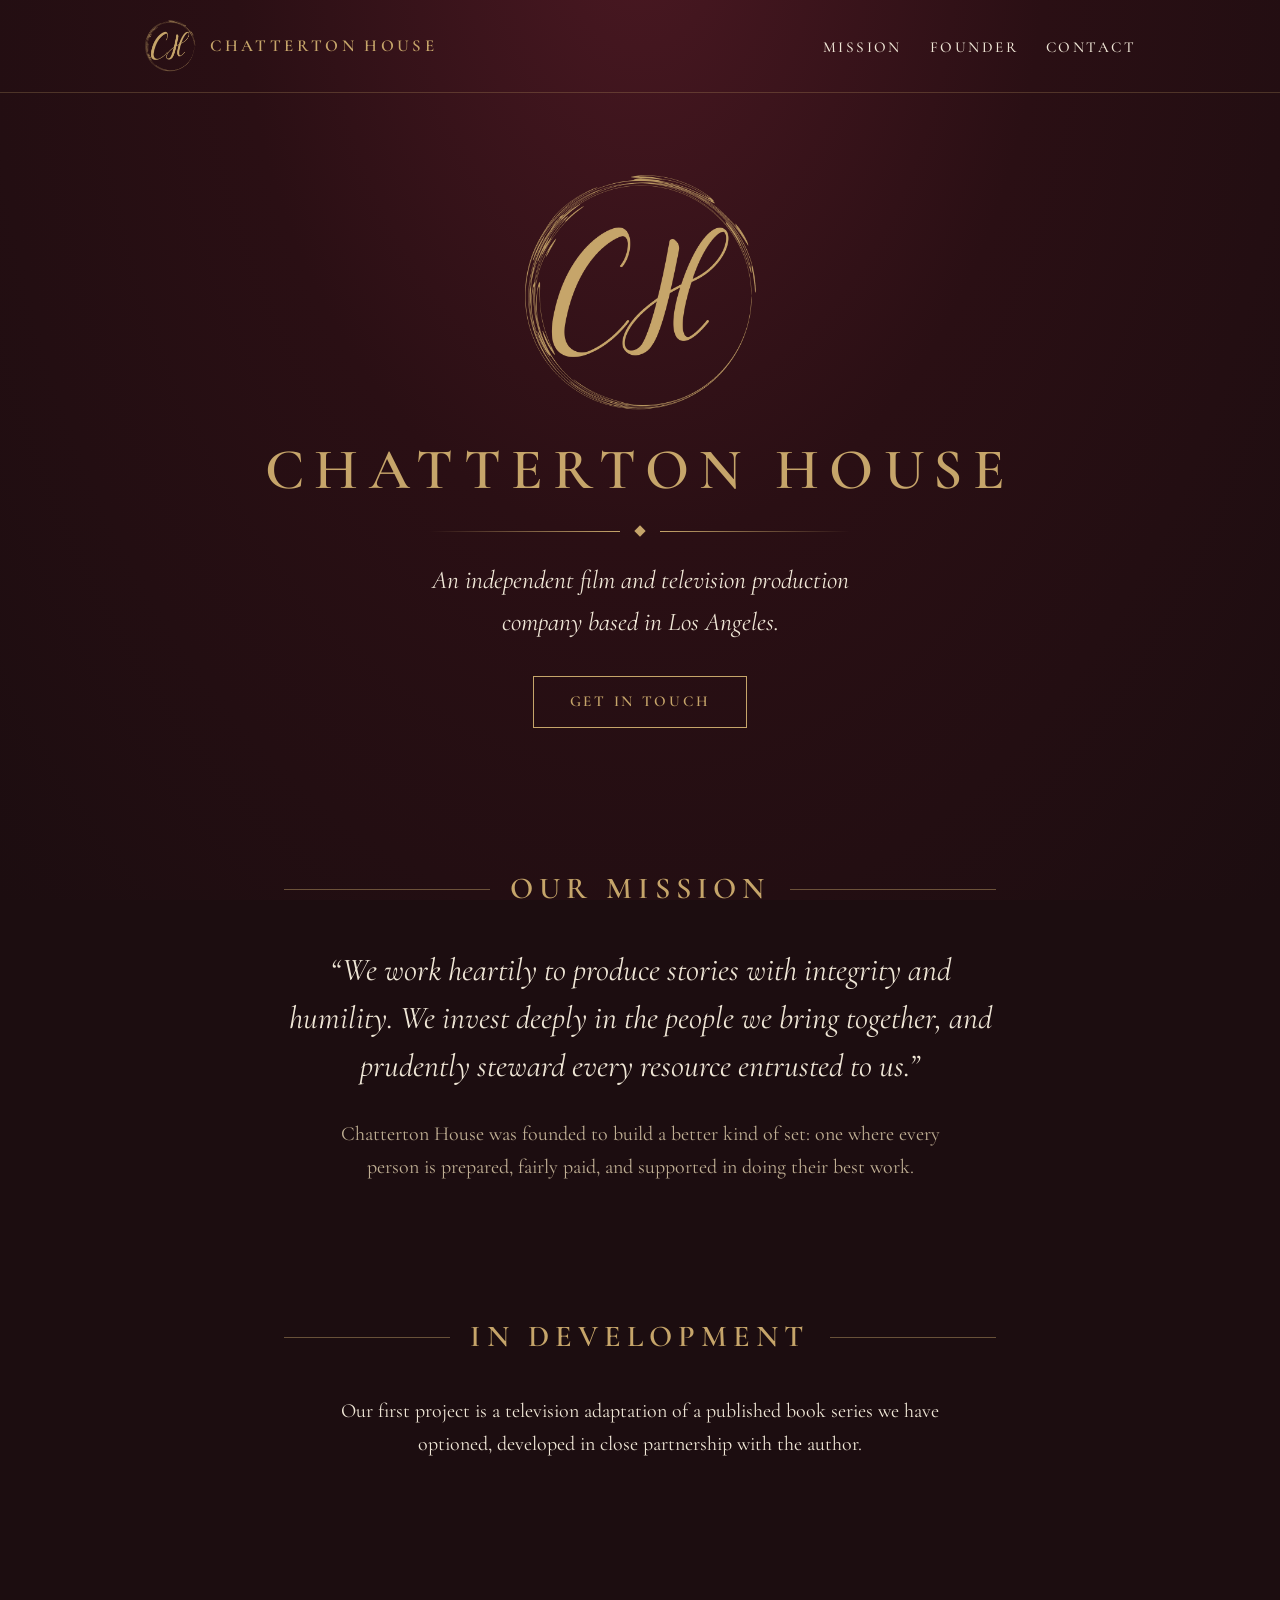
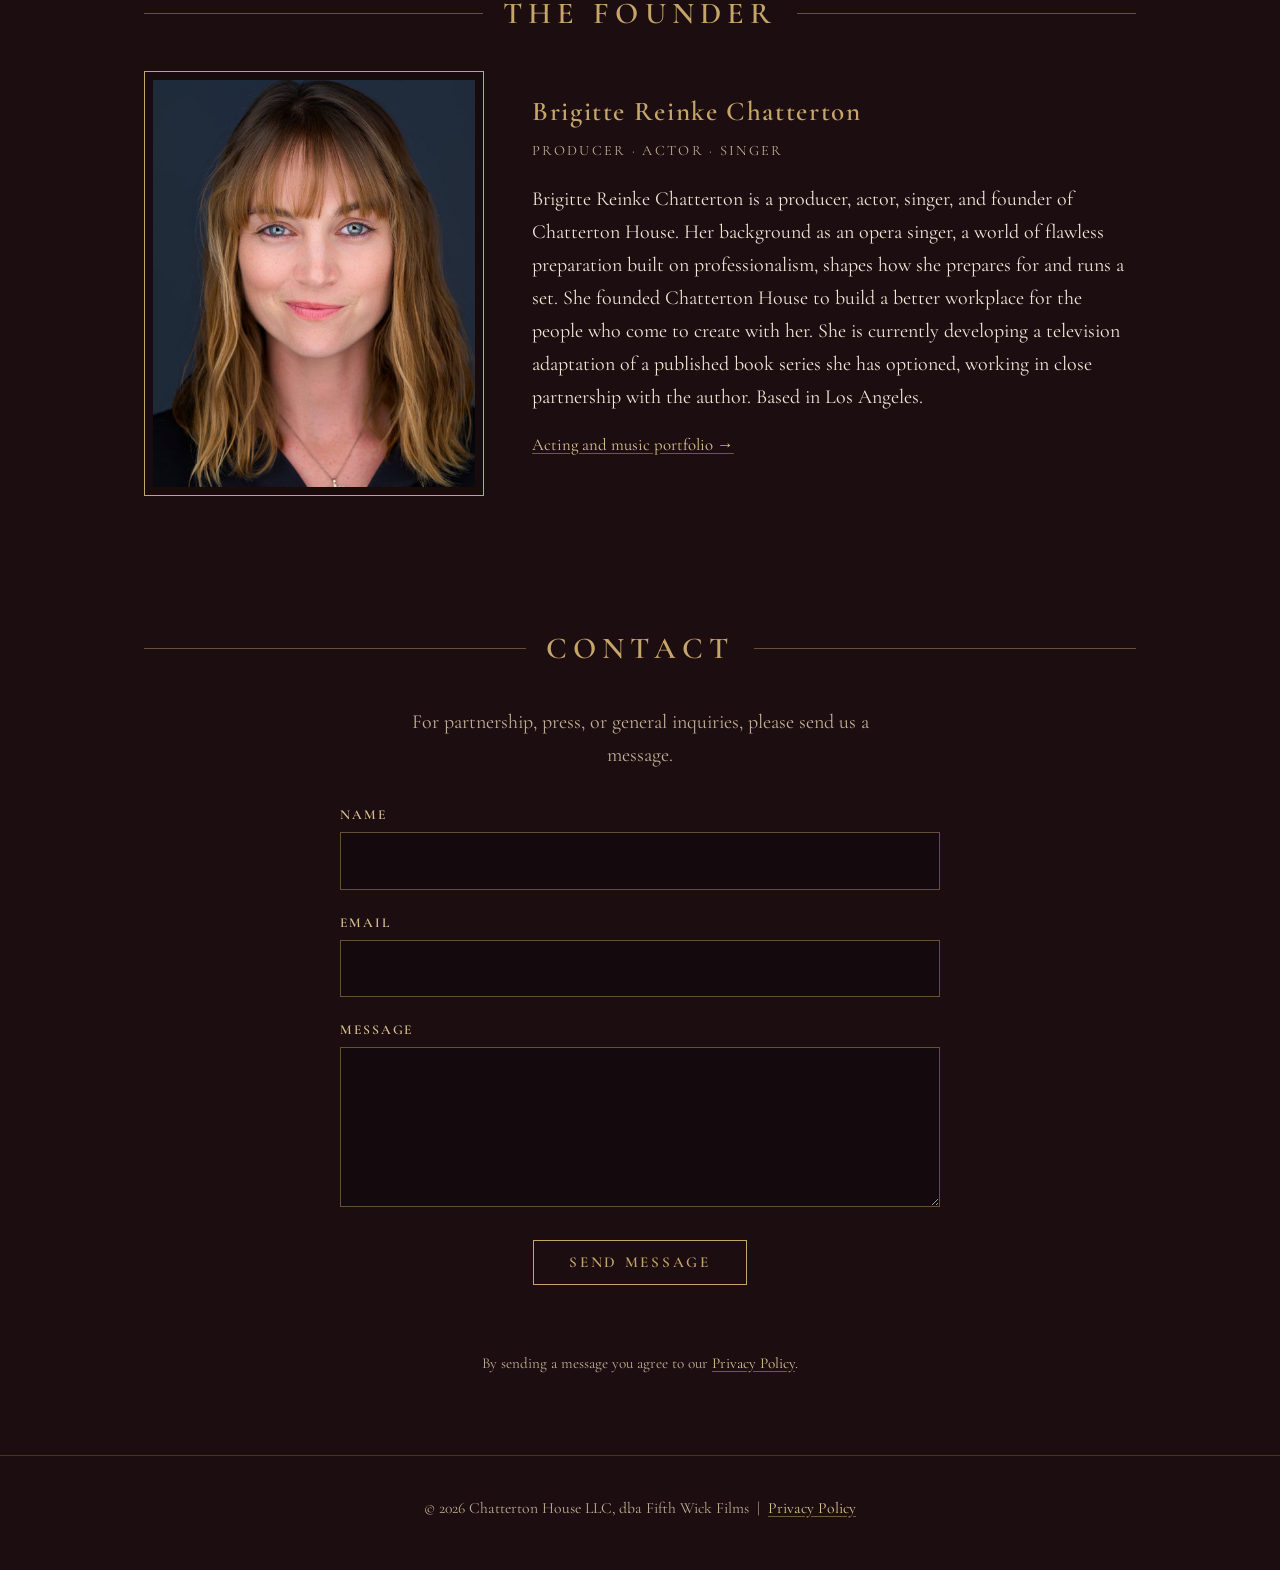
==== index.html @ cea9be98 "Add files via upload" ====
<!DOCTYPE html>
<html lang="en">
<head>
<meta charset="utf-8">
<meta name="viewport" content="width=device-width, initial-scale=1">
<title>Chatterton House | Film and Television Production, Los Angeles</title>
<meta name="description" content="Chatterton House is an independent film and television production company based in Los Angeles, developing prestige, character-driven drama from strong literary source material.">
<meta name="theme-color" content="#2a0f14">
<link rel="canonical" href="https://www.thechattertonhouse.com/">
<link rel="icon" type="image/png" sizes="48x48" href="favicon-48.png">
<link rel="icon" type="image/png" sizes="256x256" href="favicon.png">
<link rel="apple-touch-icon" href="apple-touch-icon.png">
<link rel="preload" href="fonts/cormorant-garamond-latin-600-normal.woff2" as="font" type="font/woff2" crossorigin>
<meta property="og:type" content="website">
<meta property="og:title" content="Chatterton House">
<meta property="og:description" content="An independent film and television production company based in Los Angeles.">
<meta property="og:url" content="https://www.thechattertonhouse.com/">
<meta property="og:image" content="https://www.thechattertonhouse.com/og-image.png">
<meta name="twitter:card" content="summary_large_image">
<link rel="stylesheet" href="style.css">
</head>
<body>

<header class="site-header">
  <div class="wrap">
    <a class="brand" href="#top" aria-label="Chatterton House, home">
      <img src="logo-gold.png" alt="" width="52" height="52">
      <span>Chatterton House</span>
    </a>
    <nav aria-label="Main">
      <ul>
        <li><a href="#mission">Mission</a></li>
        <li><a href="#founder">Founder</a></li>
        <li><a href="#contact">Contact</a></li>
      </ul>
    </nav>
  </div>
</header>

<main id="top">

  <div class="hero">
    <div class="wrap">
      <img class="mark" src="logo-gold.png" alt="Chatterton House monogram" width="240" height="240">
      <h1>Chatterton House</h1>
      <div class="divider" aria-hidden="true"><i></i></div>
      <p class="tagline">An independent film and television production company based in Los Angeles.</p>
      <a class="btn" href="#contact">Get in Touch</a>
    </div>
  </div>

  <section id="mission" class="mission">
    <div class="wrap narrow">
      <h2>Our Mission</h2>
      <blockquote>
        &ldquo;We work heartily to produce stories with integrity and humility. We invest deeply in the people we bring together, and prudently steward every resource entrusted to us.&rdquo;
      </blockquote>
      <p>Chatterton House was founded to build a better kind of set: one where every person is prepared, fairly paid, and supported in doing their best work.</p>
    </div>
  </section>

  <section id="development" class="dev">
    <div class="wrap narrow">
      <h2>In Development</h2>
      <p>Our first project is a television adaptation of a published book series we have optioned, developed in close partnership with the author.</p>
    </div>
  </section>

  <section id="founder">
    <div class="wrap">
      <h2>The Founder</h2>
      <div class="founder-grid">
        <div class="photo">
          <img id="headshot" src="headshot.jpg" alt="Brigitte Reinke Chatterton, founder of Chatterton House" onerror="this.onerror=null;this.src='logo-gold.png';this.classList.add('fallback');this.alt='Chatterton House monogram';">
        </div>
        <div class="founder-copy">
          <h3>Brigitte Reinke Chatterton</h3>
          <p class="role">Producer &middot; Actor &middot; Singer</p>
          <p>Brigitte Reinke Chatterton is a producer, actor, singer, and founder of Chatterton House. Her background as an opera singer, a world of flawless preparation built on professionalism, shapes how she prepares for and runs a set. She founded Chatterton House to build a better workplace for the people who come to create with her. She is currently developing a television adaptation of a published book series she has optioned, working in close partnership with the author. Based in Los Angeles.</p>
          <p class="more"><a href="https://bkreinke.wixsite.com/brigitte-rc" target="_blank" rel="noopener">Acting and music portfolio &rarr;</a></p>
        </div>
      </div>
    </div>
  </section>

  <section id="contact">
    <div class="wrap">
      <h2>Contact</h2>
      <p class="contact-intro">For partnership, press, or general inquiries, please send us a message.</p>
      <form id="contact-form" action="https://api.web3forms.com/submit" method="POST">
        <input type="hidden" name="access_key" value="22d6bbc4-542f-46f8-8fd3-f61dadf504d0">
        <div class="hp" aria-hidden="true"><label>Leave this field empty<input type="checkbox" name="botcheck" tabindex="-1" autocomplete="off"></label></div>
        <div class="field">
          <label for="name">Name</label>
          <input type="text" id="name" name="name" autocomplete="name" required>
        </div>
        <div class="field">
          <label for="email">Email</label>
          <input type="email" id="email" name="email" autocomplete="email" required>
        </div>
        <div class="field">
          <label for="message">Message</label>
          <textarea id="message" name="message" required></textarea>
        </div>
        <div class="form-actions">
          <button class="btn" type="submit">Send Message</button>
        </div>
        <div class="status" id="form-status" role="status" aria-live="polite"></div>
        <p class="fine">By sending a message you agree to our <a href="privacy.html">Privacy Policy</a>.</p>
      </form>
    </div>
  </section>

</main>

<footer class="site-footer">
  <div class="wrap">
    &copy; 2026 Chatterton House LLC, dba Fifth Wick Films &nbsp;|&nbsp; <a href="privacy.html">Privacy Policy</a>
  </div>
</footer>

<script src="script.js"></script>
</body>
</html>
---- style.css ----
@font-face{font-family:"Cormorant Garamond";font-style:normal;font-weight:400;font-display:swap;src:url("fonts/cormorant-garamond-latin-400-normal.woff2") format("woff2")}
@font-face{font-family:"Cormorant Garamond";font-style:normal;font-weight:500;font-display:swap;src:url("fonts/cormorant-garamond-latin-500-normal.woff2") format("woff2")}
@font-face{font-family:"Cormorant Garamond";font-style:normal;font-weight:600;font-display:swap;src:url("fonts/cormorant-garamond-latin-600-normal.woff2") format("woff2")}
@font-face{font-family:"Cormorant Garamond";font-style:italic;font-weight:400;font-display:swap;src:url("fonts/cormorant-garamond-latin-400-italic.woff2") format("woff2")}

:root{
  --bg-deep:#1c0d10;
  --burgundy:#4a1822;
  --burgundy-dark:#2a0f14;
  --brown:#3b2418;
  --gold:#c6a56a;
  --gold-soft:#dcc392;
  --cream:#efe6d6;
  --muted:#bfae93;
  --serif:"Cormorant Garamond",Garamond,"Times New Roman",serif;
}
*{box-sizing:border-box}
html{scroll-behavior:smooth;-webkit-text-size-adjust:100%}
body{
  margin:0;
  font-family:var(--serif);
  font-size:1.25rem;
  line-height:1.65;
  color:var(--cream);
  background:var(--bg-deep);
  background-image:radial-gradient(ellipse at 50% -10%,#4a1822 0%,#2a0f14 45%,#1c0d10 100%);
  background-attachment:fixed;
  min-height:100vh;
}
a{color:var(--gold-soft);text-decoration-color:rgba(198,165,106,.5);text-underline-offset:.2em}
a:hover{color:var(--gold)}
:focus-visible{outline:2px solid var(--gold);outline-offset:3px}
.wrap{max-width:1040px;margin:0 auto;padding:0 1.5rem}
.narrow{max-width:760px}

/* header */
.site-header{padding:1.25rem 0;border-bottom:1px solid rgba(198,165,106,.25)}
.site-header .wrap{display:flex;align-items:center;justify-content:space-between;gap:1rem;flex-wrap:wrap}
.brand{display:flex;align-items:center;gap:.9rem;text-decoration:none;color:var(--gold)}
.brand img{width:52px;height:52px;display:block}
.brand span{font-weight:600;letter-spacing:.2em;font-size:1.05rem;text-transform:uppercase}
nav ul{list-style:none;display:flex;gap:1.75rem;margin:0;padding:0}
nav a{text-decoration:none;text-transform:uppercase;letter-spacing:.16em;font-size:.95rem;font-weight:500;color:var(--cream)}
nav a:hover{color:var(--gold)}

/* hero */
.hero{text-align:center;padding:5rem 0 4.5rem}
.hero .mark{width:min(240px,55vw);height:auto;display:block;margin:0 auto 1.5rem}
.hero h1{margin:0;color:var(--gold);font-weight:600;font-size:clamp(2rem,6vw,3.6rem);letter-spacing:.18em;text-transform:uppercase;line-height:1.15}
.divider{display:flex;align-items:center;justify-content:center;gap:1rem;margin:1.5rem auto;max-width:420px;color:var(--gold)}
.divider::before,.divider::after{content:"";flex:1;height:1px;background:linear-gradient(90deg,transparent,var(--gold))}
.divider::after{background:linear-gradient(270deg,transparent,var(--gold))}
.divider i{width:8px;height:8px;background:var(--gold);transform:rotate(45deg);display:block}
.tagline{font-size:clamp(1.25rem,2.6vw,1.6rem);font-style:italic;color:var(--cream);margin:0 auto 2rem;max-width:42ch}
.btn{display:inline-block;padding:.8rem 2.2rem;border:1px solid var(--gold);color:var(--gold);text-decoration:none;text-transform:uppercase;letter-spacing:.18em;font-size:.95rem;font-weight:600;background:transparent;font-family:var(--serif);cursor:pointer;transition:background .2s,color .2s}
.btn:hover{background:var(--gold);color:var(--burgundy-dark)}

/* sections */
section{padding:4rem 0}
h2{display:flex;align-items:center;gap:1.25rem;margin:0 0 2rem;color:var(--gold);font-weight:600;font-size:clamp(1.4rem,3.2vw,1.9rem);letter-spacing:.2em;text-transform:uppercase}
h2::before,h2::after{content:"";flex:1;height:1px;background:rgba(198,165,106,.45)}
.mission blockquote{margin:0 0 1.75rem;padding:0;text-align:center;font-size:clamp(1.45rem,3.2vw,2rem);line-height:1.5;font-style:italic;color:var(--cream)}
.mission p,.dev p{text-align:center;color:var(--muted);margin:0 auto;max-width:60ch}
.dev p{color:var(--cream)}

/* founder */
.founder-grid{display:grid;grid-template-columns:minmax(220px,340px) 1fr;gap:3rem;align-items:center}
.photo{aspect-ratio:4/5;border:1px solid var(--gold);padding:8px;background:rgba(0,0,0,.15)}
.photo img{width:100%;height:100%;object-fit:cover;object-position:center top;display:block}
.photo img.fallback{object-fit:contain;padding:12%;background:var(--burgundy-dark)}
.founder-copy h3{margin:0 0 .25rem;color:var(--gold);font-weight:600;font-size:1.7rem;letter-spacing:.06em}
.founder-copy .role{margin:0 0 1.25rem;text-transform:uppercase;letter-spacing:.16em;font-size:.9rem;color:var(--muted)}
.founder-copy p{margin:0 0 1.1rem}
.founder-copy .more{font-size:1.05rem}

/* contact */
.contact-intro{text-align:center;color:var(--muted);margin:0 auto 2rem;max-width:52ch}
form{max-width:600px;margin:0 auto}
label{display:block;margin:0 0 .35rem;text-transform:uppercase;letter-spacing:.14em;font-size:.85rem;color:var(--gold-soft);font-weight:600}
.field{margin-bottom:1.35rem}
input[type=text],input[type=email],textarea{width:100%;padding:.8rem 1rem;font:inherit;font-size:1.15rem;color:var(--cream);background:rgba(0,0,0,.28);border:1px solid rgba(198,165,106,.45);border-radius:0}
input::placeholder,textarea::placeholder{color:rgba(191,174,147,.6)}
input:focus,textarea:focus{outline:none;border-color:var(--gold);box-shadow:0 0 0 1px var(--gold)}
textarea{min-height:160px;resize:vertical}
.hp{position:absolute;left:-9999px;width:1px;height:1px;overflow:hidden}
.form-actions{text-align:center;margin-top:.5rem}
.status{margin-top:1.25rem;text-align:center;font-size:1.15rem;min-height:1.6em}
.status.ok{color:var(--gold-soft)}
.status.err{color:#e8a2a2}
.fine{margin-top:1rem;text-align:center;font-size:.95rem;color:var(--muted)}

/* footer */
.site-footer{padding:2.5rem 0 3rem;border-top:1px solid rgba(198,165,106,.25);text-align:center;font-size:.98rem;color:var(--muted)}
.site-footer a{color:var(--gold-soft)}

/* privacy page */
.policy{padding:3rem 0 4rem}
.policy h1{color:var(--gold);font-weight:600;letter-spacing:.16em;text-transform:uppercase;font-size:clamp(1.6rem,4vw,2.4rem);margin:0 0 .5rem;text-align:center}
.policy .eff{text-align:center;color:var(--muted);margin:0 0 2.5rem}
.policy h2{display:block;font-size:1.25rem;letter-spacing:.12em;margin:2rem 0 .5rem}
.policy h2::before,.policy h2::after{display:none}
.policy p{margin:0 0 1rem}

@media (max-width:760px){
  .founder-grid{grid-template-columns:1fr;gap:2rem}
  .photo{max-width:320px;margin:0 auto}
  nav ul{gap:1.1rem}
  .hero{padding:3.5rem 0 3rem}
  section{padding:3rem 0}
}
@media (prefers-reduced-motion:reduce){html{scroll-behavior:auto}.btn{transition:none}}
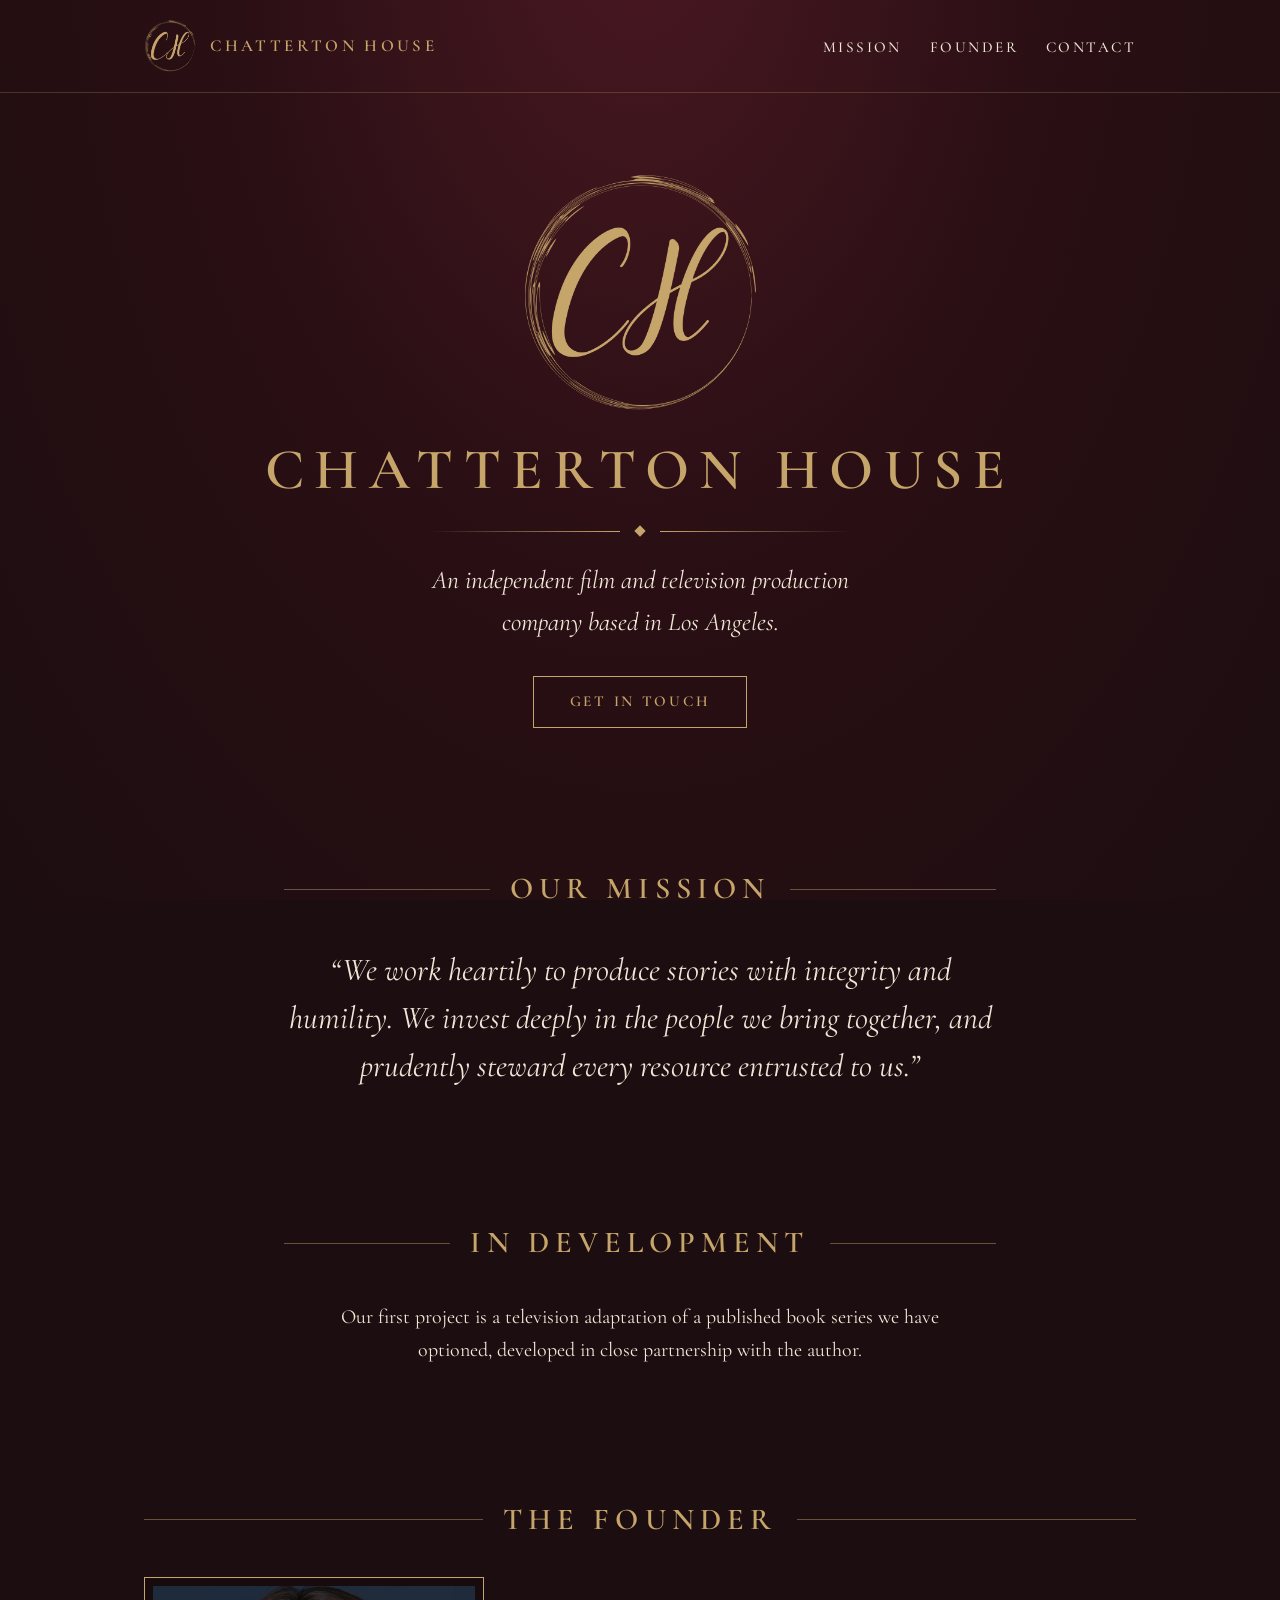
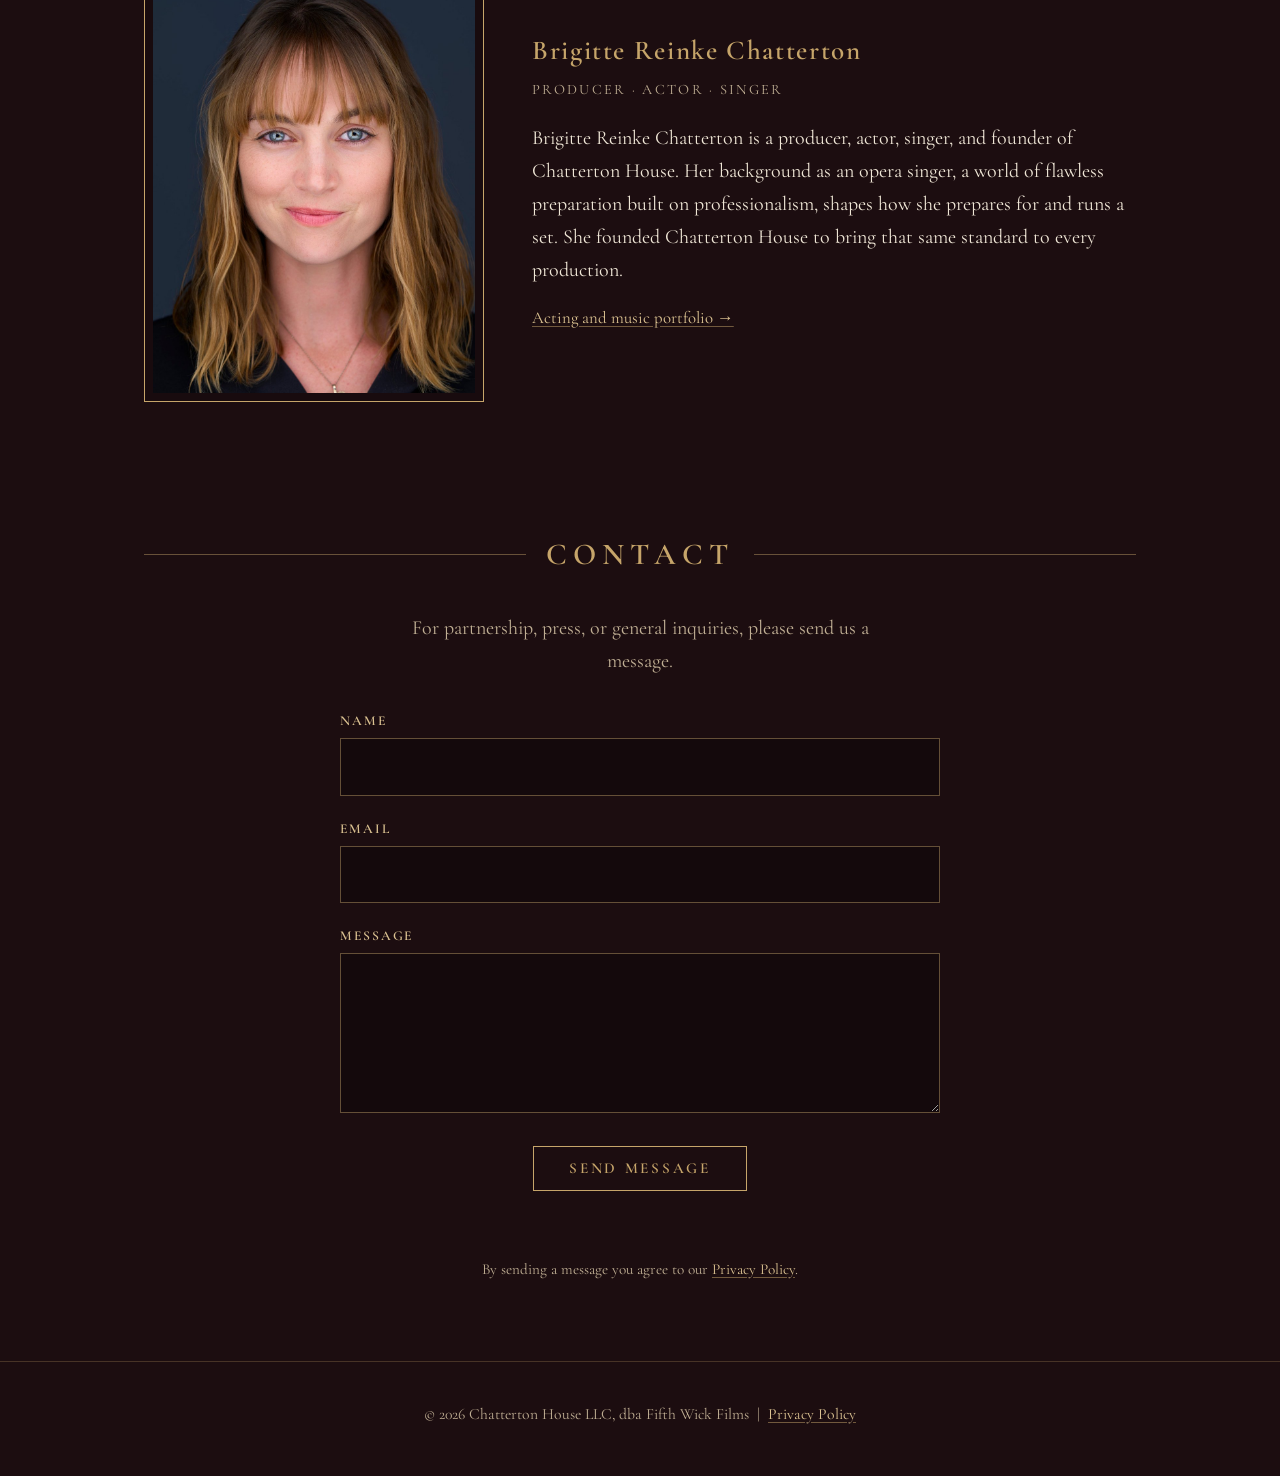
==== commit 13a515f9: "Add files via upload" ====
--- a/index.html
+++ b/index.html
@@ -55,7 +55,6 @@
       <blockquote>
         &ldquo;We work heartily to produce stories with integrity and humility. We invest deeply in the people we bring together, and prudently steward every resource entrusted to us.&rdquo;
       </blockquote>
-      <p>Chatterton House was founded to build a better kind of set: one where every person is prepared, fairly paid, and supported in doing their best work.</p>
     </div>
   </section>
 
@@ -76,7 +75,7 @@
         <div class="founder-copy">
           <h3>Brigitte Reinke Chatterton</h3>
           <p class="role">Producer &middot; Actor &middot; Singer</p>
-          <p>Brigitte Reinke Chatterton is a producer, actor, singer, and founder of Chatterton House. Her background as an opera singer, a world of flawless preparation built on professionalism, shapes how she prepares for and runs a set. She founded Chatterton House to build a better workplace for the people who come to create with her. She is currently developing a television adaptation of a published book series she has optioned, working in close partnership with the author. Based in Los Angeles.</p>
+          <p>Brigitte Reinke Chatterton is a producer, actor, singer, and founder of Chatterton House. Her background as an opera singer, a world of flawless preparation built on professionalism, shapes how she prepares for and runs a set. She founded Chatterton House to bring that same standard to every production.</p>
           <p class="more"><a href="https://bkreinke.wixsite.com/brigitte-rc" target="_blank" rel="noopener">Acting and music portfolio &rarr;</a></p>
         </div>
       </div>
--- a/style.css
+++ b/style.css
@@ -59,7 +59,7 @@
 section{padding:4rem 0}
 h2{display:flex;align-items:center;gap:1.25rem;margin:0 0 2rem;color:var(--gold);font-weight:600;font-size:clamp(1.4rem,3.2vw,1.9rem);letter-spacing:.2em;text-transform:uppercase}
 h2::before,h2::after{content:"";flex:1;height:1px;background:rgba(198,165,106,.45)}
-.mission blockquote{margin:0 0 1.75rem;padding:0;text-align:center;font-size:clamp(1.45rem,3.2vw,2rem);line-height:1.5;font-style:italic;color:var(--cream)}
+.mission blockquote{margin:0;padding:0;text-align:center;font-size:clamp(1.45rem,3.2vw,2rem);line-height:1.5;font-style:italic;color:var(--cream)}
 .mission p,.dev p{text-align:center;color:var(--muted);margin:0 auto;max-width:60ch}
 .dev p{color:var(--cream)}
 
